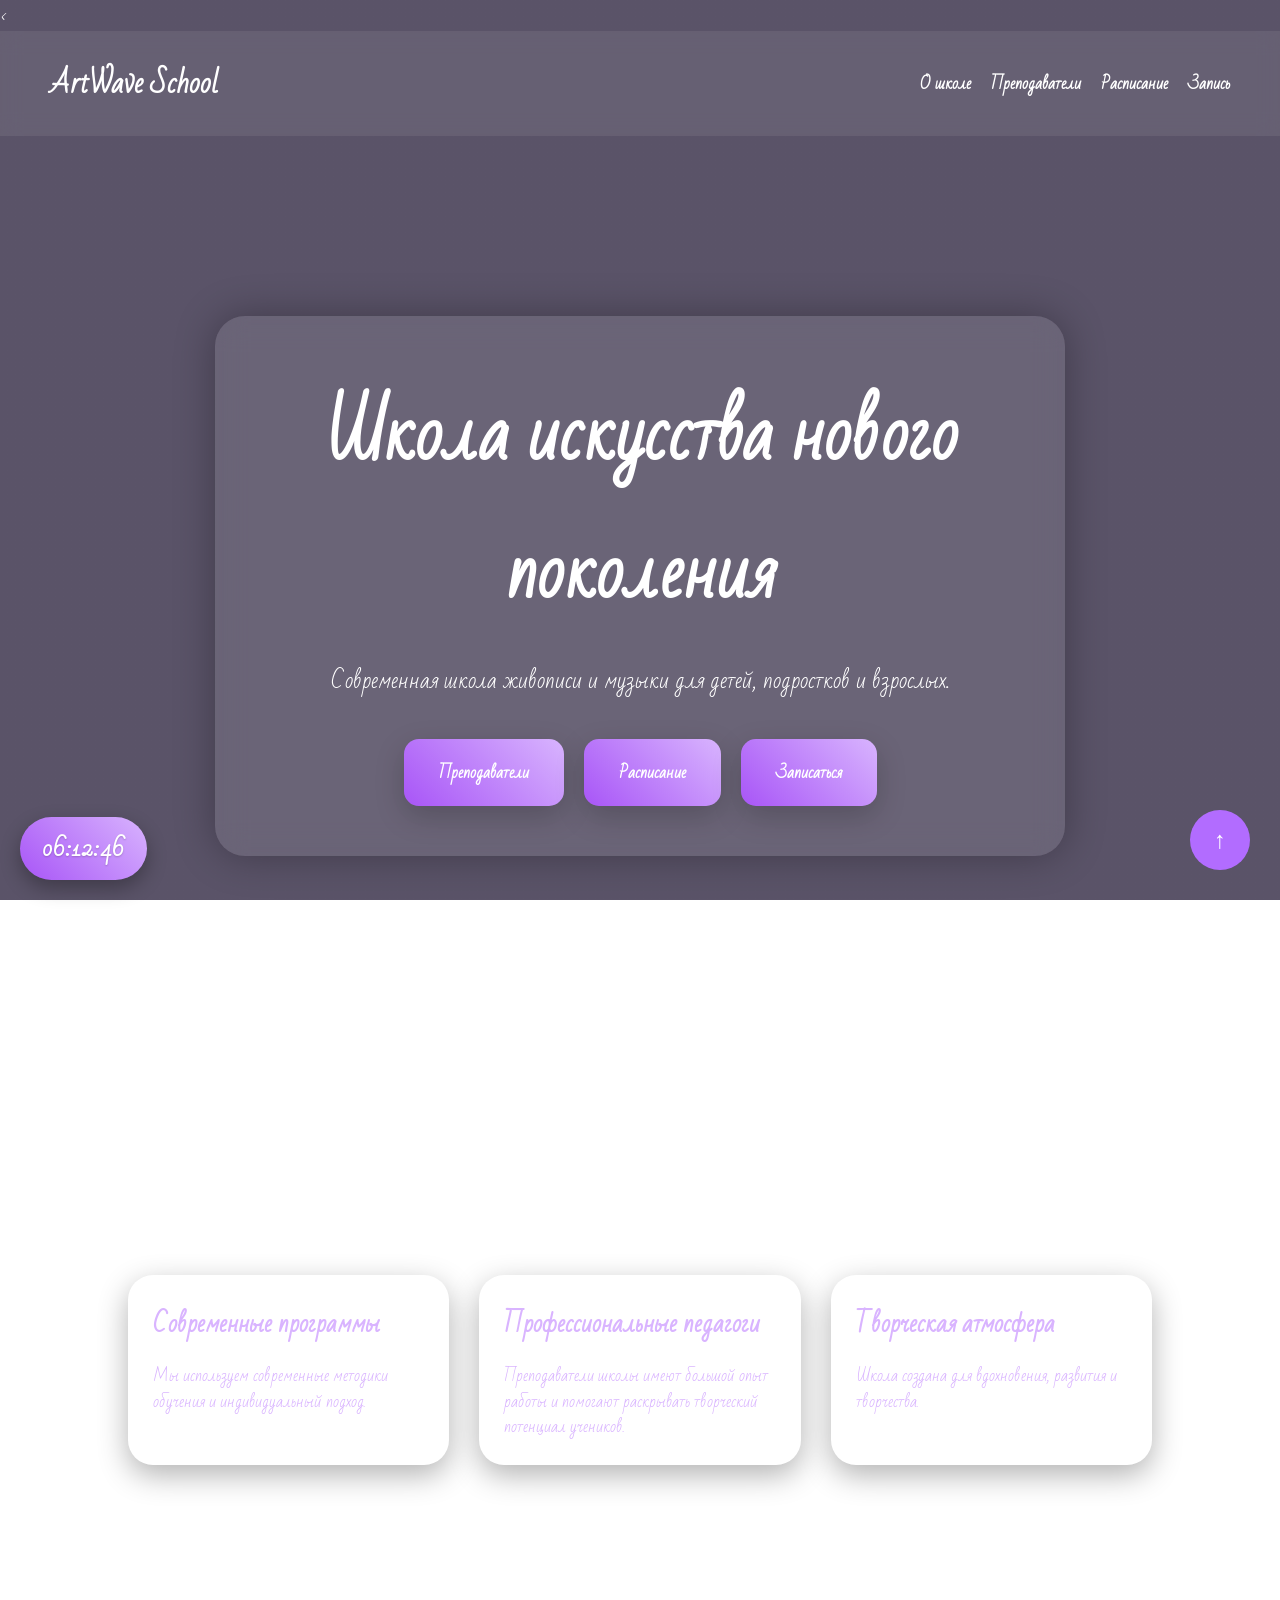
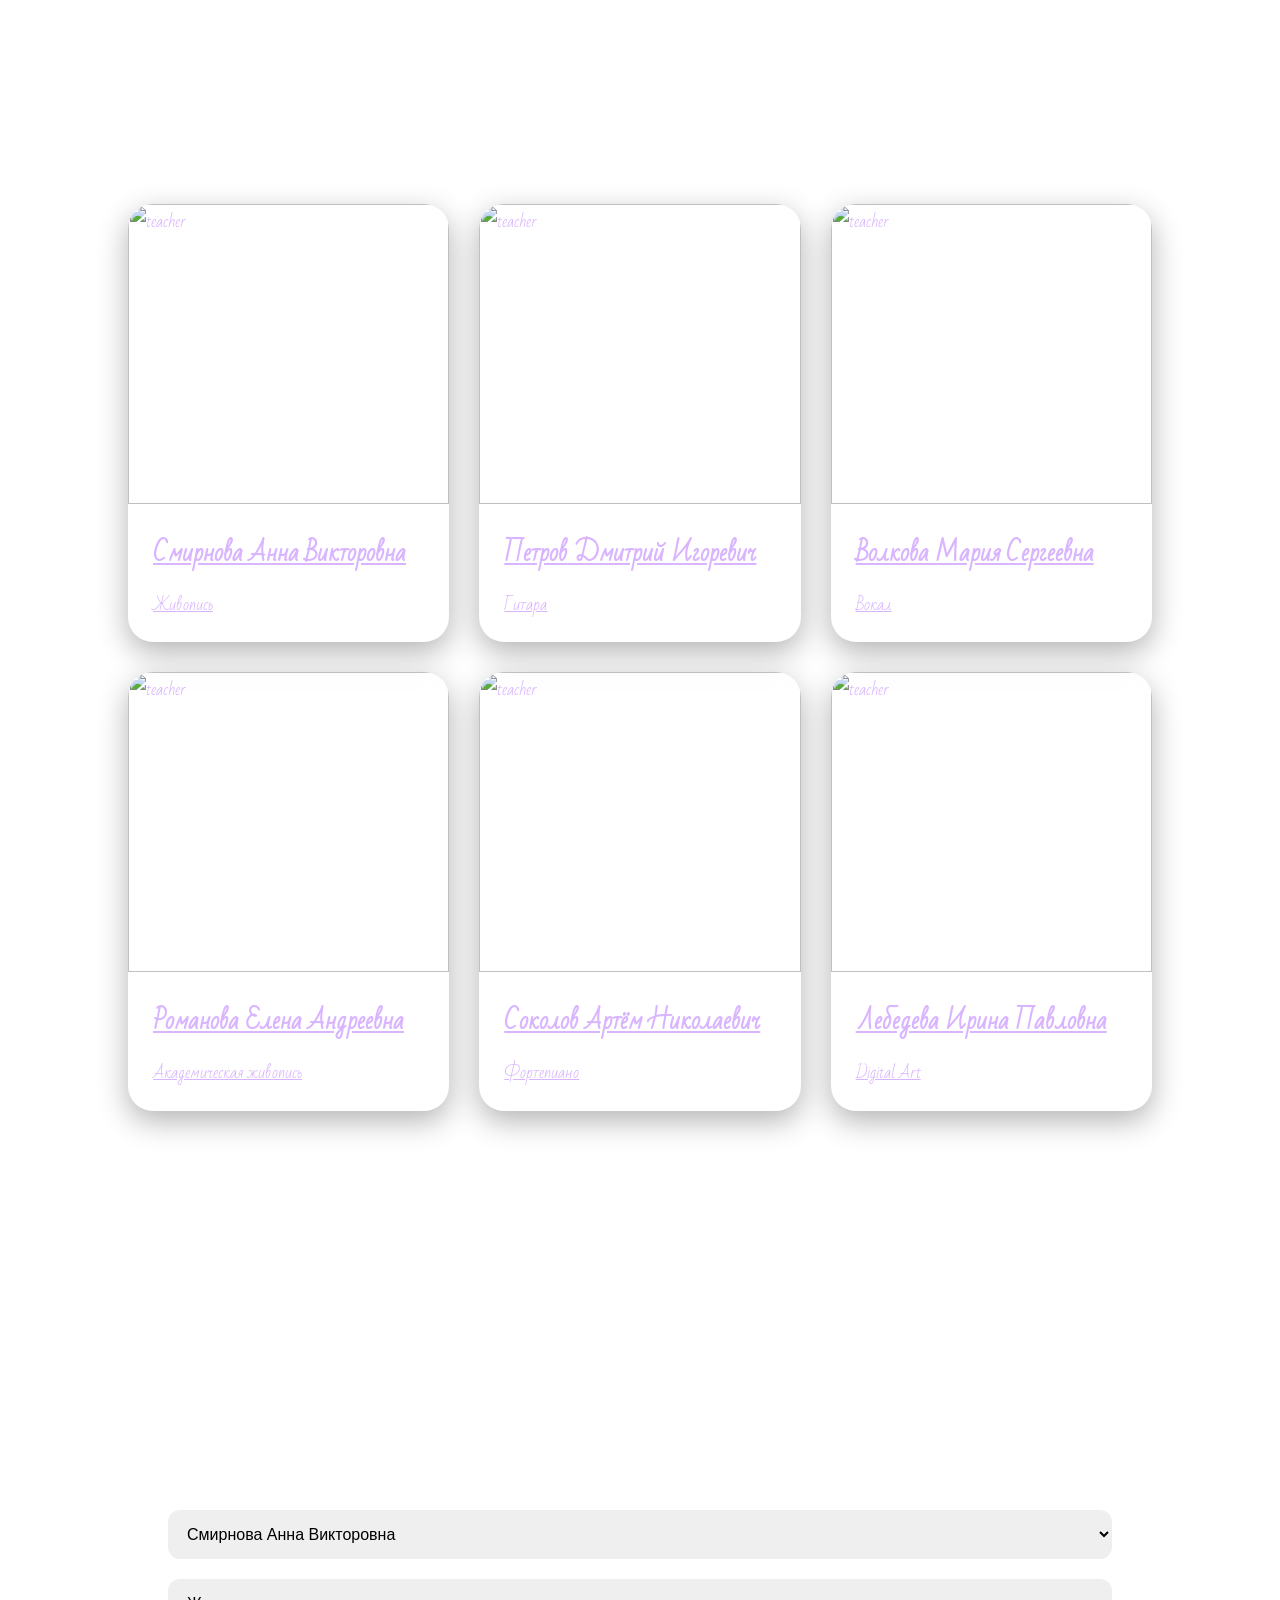
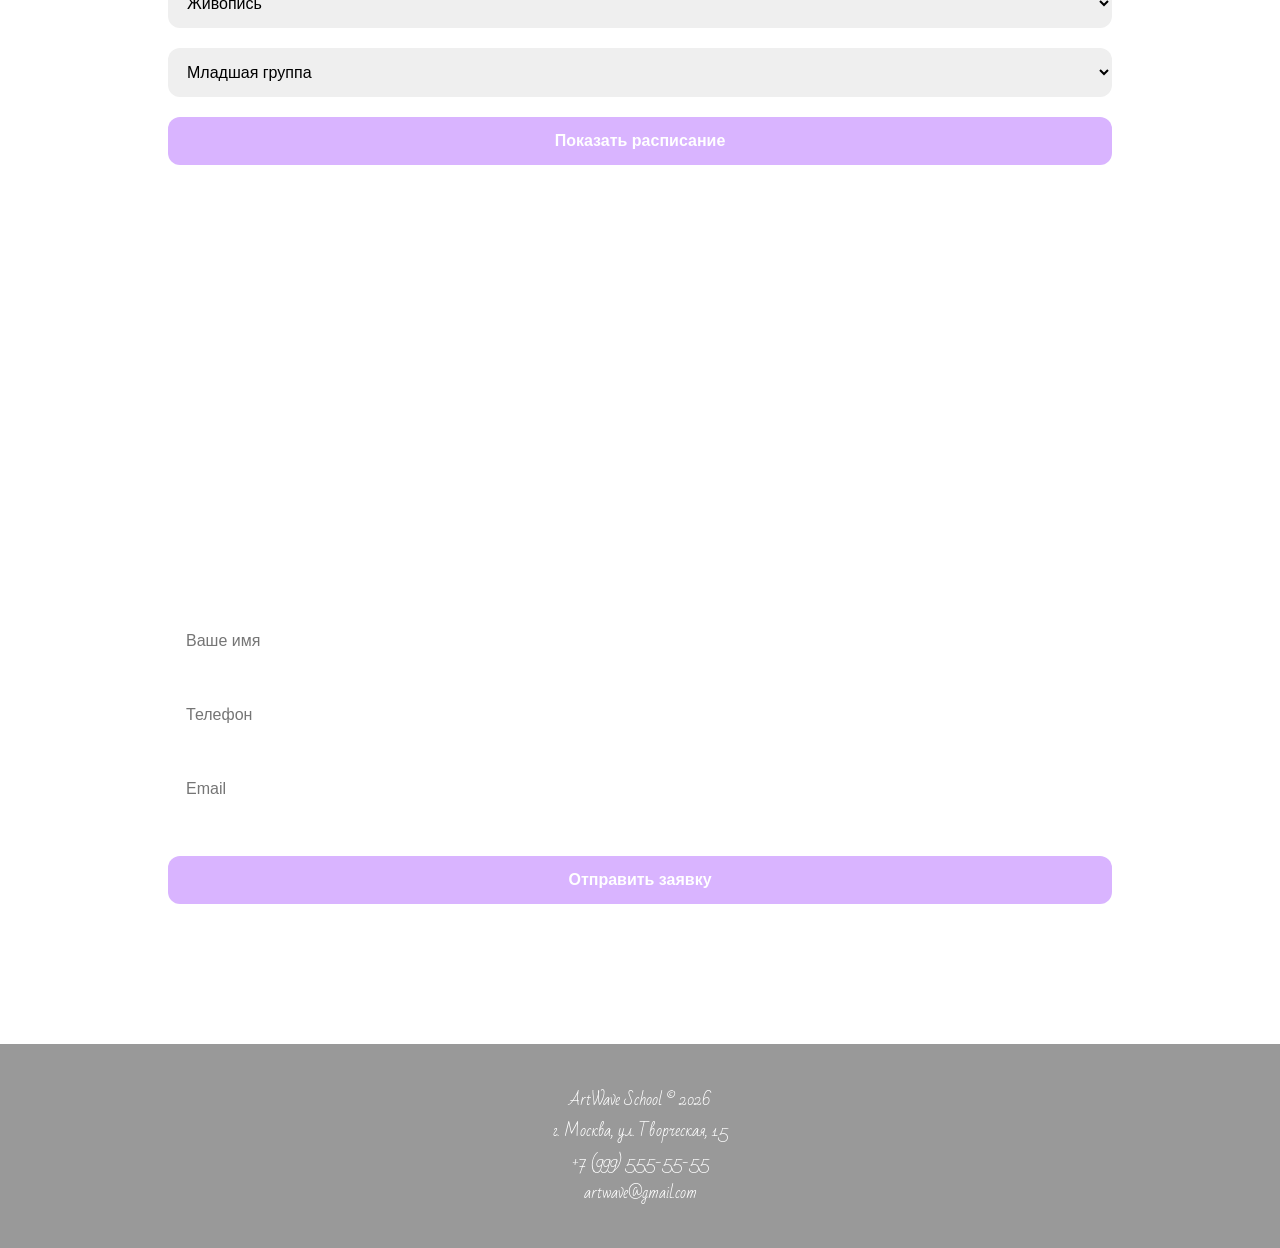
==== index.html @ fff9ba76 "Rename база.html to index.html" ====
<<!DOCTYPE html>
<html lang="ru">

<head>

    <meta charset="UTF-8">

    <meta name="viewport"
          content="width=device-width, initial-scale=1.0">

    <title>
        ArtWave School
    </title>

    <link rel="stylesheet"
          href="style.css">

</head>

<body>


<!-- HEADER -->

<header>

    <div class="logo">
        ArtWave School
    </div>

    <nav>

        <a href="#about">
            О школе
        </a>

        <a href="#teachers">
            Преподаватели
        </a>

        <a href="#schedule">
            Расписание
        </a>

        <a href="#signup">
            Запись
        </a>

    </nav>

</header>



<!-- HERO -->

<section class="hero">

    <div class="hero-content">

        <h1>

            Школа искусства
            нового поколения

        </h1>

        <p>

            Современная школа
            живописи и музыки
            для детей,
            подростков и взрослых.

        </p>

        <div class="buttons">

            <a href="#teachers">
                Преподаватели
            </a>

            <a href="#schedule">
                Расписание
            </a>

            <a href="#signup">
                Записаться
            </a>

        </div>

    </div>

</section>



<!-- О ШКОЛЕ -->

<section id="about">

    <h2 class="section-title">
        Почему выбирают нас
    </h2>

    <div class="cards">

        <div class="card">

            <div class="card-content">

                <h3>
                    Современные программы
                </h3>

                <p>

                    Мы используем
                    современные методики
                    обучения и индивидуальный
                    подход.

                </p>

            </div>

        </div>


        <div class="card">

            <div class="card-content">

                <h3>
                    Профессиональные педагоги
                </h3>

                <p>

                    Преподаватели школы
                    имеют большой опыт
                    работы и помогают
                    раскрывать творческий
                    потенциал учеников.

                </p>

            </div>

        </div>


        <div class="card">

            <div class="card-content">

                <h3>
                    Творческая атмосфера
                </h3>

                <p>

                    Школа создана
                    для вдохновения,
                    развития и творчества.

                </p>

            </div>

        </div>

    </div>

</section>



<!-- ПРЕПОДАВАТЕЛИ -->

<section id="teachers">

    <h2 class="section-title">
        Преподаватели
    </h2>

    <div class="cards">


        <a href="teachers/smirnova.html"
           class="card">

            <img src="https://images.unsplash.com/photo-1494790108377-be9c29b29330?q=80&w=1000"
                 alt="teacher">

            <div class="card-content">

                <h3>
                    Смирнова Анна Викторовна
                </h3>

                <p>
                    Живопись
                </p>

            </div>

        </a>



        <a href="teachers/petrov.html"
           class="card">

            <img src="https://images.unsplash.com/photo-1500648767791-00dcc994a43e?q=80&w=1000"
                 alt="teacher">

            <div class="card-content">

                <h3>
                    Петров Дмитрий Игоревич
                </h3>

                <p>
                    Гитара
                </p>

            </div>

        </a>



        <a href="teachers/volkova.html"
           class="card">

            <img src="https://images.unsplash.com/photo-1438761681033-6461ffad8d80?q=80&w=1000"
                 alt="teacher">

            <div class="card-content">

                <h3>
                    Волкова Мария Сергеевна
                </h3>

                <p>
                    Вокал
                </p>

            </div>

        </a>



        <a href="teachers/romanova.html"
           class="card">

            <img src="https://images.unsplash.com/photo-1544005313-94ddf0286df2?q=80&w=1000"
                 alt="teacher">

            <div class="card-content">

                <h3>
                    Романова Елена Андреевна
                </h3>

                <p>
                    Академическая живопись
                </p>

            </div>

        </a>



        <a href="teachers/sokolov.html"
           class="card">

            <img src="https://images.unsplash.com/photo-1506794778202-cad84cf45f1d?q=80&w=1000"
                 alt="teacher">

            <div class="card-content">

                <h3>
                    Соколов Артём Николаевич
                </h3>

                <p>
                    Фортепиано
                </p>

            </div>

        </a>



        <a href="teachers/lebedeva.html"
           class="card">
 <img src="https://images.unsplash.com/photo-1488426862026-3ee34a7d66df?q=80&w=1000"
         alt="teacher">

            <div class="card-content">

                <h3>
                    Лебедева Ирина Павловна
                </h3>

                <p>
                    Digital Art
                </p>

            </div>

        </a>

    </div>

</section>



<!-- РАСПИСАНИЕ -->

<section id="schedule">

    <h2 class="section-title">
        Расписание
    </h2>

    <div class="schedule-box">

        <select id="teacherSelect">

            <option>
                Смирнова Анна Викторовна
            </option>

            <option>
                Петров Дмитрий Игоревич
            </option>

            <option>
                Волкова Мария Сергеевна
            </option>

            <option>
                Романова Елена Андреевна
            </option>

            <option>
                Соколов Артём Николаевич
            </option>

            <option>
                Лебедева Ирина Павловна
            </option>

        </select>


        <select id="directionSelect">

            <option>
                Живопись
            </option>

            <option>
                Музыка
            </option>

        </select>


        <select id="groupSelect">

            <option>
                Младшая группа
            </option>

            <option>
                Средняя группа
            </option>

            <option>
                Старшая группа
            </option>

            <option>
                Взрослая группа
            </option>

        </select>


        <button id="showScheduleBtn">

            Показать расписание

        </button>


        <div id="scheduleResult">

        </div>

    </div>

</section>



<!-- ЗАПИСЬ -->

<section id="signup">

    <h2 class="section-title">
        Запись на обучение
    </h2>

    <div class="schedule-box">

        <form id="signupForm">

            <input type="text"
                   placeholder="Ваше имя"
                   required>

            <input type="tel"
                   placeholder="Телефон"
                   required>

            <input type="email"
                   placeholder="Email"
                   required>

            <button type="submit">

                Отправить заявку

            </button>

        </form>

    </div>

</section>



<!-- FOOTER -->

<footer>

    <p>

        ArtWave School © 2026

    </p>

    <p>

        г. Москва,
        ул. Творческая, 15

    </p>

    <p>

        +7 (999) 555-55-55

    </p>

    <p>

        artwave@gmail.com

    </p>

</footer>



<!-- КНОПКА ВВЕРХ -->

<button id="topBtn">

    ↑

</button>



<script src="script.js"></script>

</body>

</html>
---- style.css ----
@import url('https://fonts.googleapis.com/css2?family=Bad+Script&display=swap&subset=cyrillic');
* {

    margin: 0;
    padding: 0;
    box-sizing: border-box;

}

body {

       font-family: 'Bad Script', cursive;
   

  background:
  linear-gradient(rgba(20, 10, 40, 0.7), rgba(20, 10, 40, 0.7)),
  url("https://i1-c.pinimg.com/736x/8c/98/84/8c9884b798faf1ddb53f6b88b1e1e902.jpg");
    background-size: cover;
    background-position: center;
    background-attachment: fixed;

    color: white;

}


/* HEADER */

header {

    width: 100%;

    padding: 25px 50px;

    display: flex;
    justify-content: space-between;
    align-items: center;

    background: rgba(255,255,255,0.08);

    backdrop-filter: blur(10px);

    position: sticky;
    top: 0;
    z-index: 1000;

}

.logo {

    font-size: 28px;
    font-weight: bold;

}

nav {

    display: flex;
    gap: 20px;

}

nav a {

    text-decoration: none;
    color: white;

    font-weight: bold;

    transition: 0.3s;

}

nav a:hover {

    color: #d7b8ff;

}


/* HERO */

.hero {

    min-height: 100vh;

    display: flex;
    justify-content: center;
    align-items: center;

    text-align: center;

    padding: 40px;

}

.hero-content {

    max-width: 850px;

    background: rgba(255,255,255,0.1);

    padding: 50px;

    border-radius: 30px;

    backdrop-filter: blur(15px);

    box-shadow: 0 0 40px rgba(0,0,0,0.3);

    animation: fadeUp 1s ease;

}

.hero h1 {

    font-size: 70px;

    margin-bottom: 20px;

}

.hero p {

    font-size: 22px;

    line-height: 1.7;

    margin-bottom: 40px;

}


/* КНОПКИ */

.buttons {

    display: flex;
    justify-content: center;
    flex-wrap: wrap;

    gap: 20px;

}

.buttons a {

    padding: 18px 35px;

    background: linear-gradient(
        45deg,
        #a855f7,
        #d8b4fe
    );

    color: white;

    text-decoration: none;

    border-radius: 15px;

    font-weight: bold;

    transition: 0.4s;

    box-shadow: 0 10px 30px rgba(0,0,0,0.2);

}

.buttons a:hover {

    transform: translateY(-5px) scale(1.05);

    box-shadow: 0 20px 40px rgba(0,0,0,0.4);

}


/* СЕКЦИИ */

section {

    padding: 100px 10%;

}

.section-title {

    text-align: center;

    font-size: 45px;

    margin-bottom: 50px;

}


/* КАРТОЧКИ */

.cards {

    display: grid;

    grid-template-columns:
    repeat(auto-fit, minmax(280px, 1fr));

    gap: 30px;

}

.card {

    background: rgba(255,255,255,0.1);

    border-radius: 25px;

    overflow: hidden;

    backdrop-filter: blur(12px);

    transition: 0.5s;

    box-shadow: 0 10px 30px rgba(0,0,0,0.3);

    color: #d9b4ff;  

}

.card:hover {

    transform: translateY(-10px);
    color: #f0d6ff;
}



.card img {

    width: 100%;
    height: 300px;

    object-fit: cover;

}

.card-content {

    padding: 25px;

}

.card h3 {

    margin-bottom: 15px;

    font-size: 24px;

}

.card p {

    line-height: 1.6;


}



/* РАСПИСАНИЕ */

.schedule-box {

    background: rgba(255,255,255,0.1);

    padding: 40px;

    border-radius: 25px;

    backdrop-filter: blur(15px);

}

.schedule-box select,
.schedule-box button {

    width: 100%;

    margin-top: 20px;

    padding: 15px;

    border: none;

    border-radius: 12px;

    font-size: 16px;

}

.schedule-box button {

    background: #d9b4ff;

    color: white;

    font-weight: bold;

    cursor: pointer;

    transition: 0.3s;

}

.schedule-box button:hover {

    background: #c68cff;

}

#scheduleResult {

    margin-top: 30px;

    line-height: 2;

}


/* ФОРМА */

form {

    display: flex;
    flex-direction: column;

    gap: 20px;

}

input {

    padding: 18px;

    border-radius: 12px;

    border: none;

    font-size: 16px;

}

form button {

    padding: 18px;

    border: none;

    border-radius: 12px;

    background: #a855f7;

    color: white;

    font-size: 18px;

    font-weight: bold;

    cursor: pointer;

    transition: 0.3s;

}

form button:hover {

    background: #c084fc;

}


/* FOOTER */

footer {

    text-align: center;

    padding: 40px;

    background: rgba(0,0,0,0.4);

}


/* СТРАНИЦЫ ПРЕПОДАВАТЕЛЕЙ */

.teacher-page {

    min-height: 100vh;

    display: flex;

    gap: 50px;

    align-items: center;

    padding: 100px;

}

.teacher-page img {

    width: 35%;

    border-radius: 30px;

    object-fit: cover;

    box-shadow: 0 20px 40px rgba(0,0,0,0.4);

}

.teacher-page div {

    flex: 1;

    background: rgba(255,255,255,0.1);

    padding: 40px;

    border-radius: 30px;

    backdrop-filter: blur(15px);

}

.teacher-page h1 {

    font-size: 45px;

    margin-bottom: 30px;

}

.teacher-page p,
.teacher-page li {

    line-height: 2;

    font-size: 18px;

}


/* КНОПКА НАЗАД */

.back-btn {

    display: inline-block;

    margin-top: 30px;

    padding: 15px 30px;

    background: #b26cff;

    color: white;

    text-decoration: none;

    border-radius: 12px;

    transition: 0.3s;

}

.back-btn:hover {

    background: #c084fc;

}


/* КНОПКА ВВЕРХ */

#topBtn {

    position: fixed;

    right: 30px;
    bottom: 30px;

    width: 60px;
    height: 60px;

    border-radius: 50%;

    border: none;

    background: #b26cff;

    color: white;

    font-size: 24px;

    cursor: pointer;

    z-index: 1000;

    transition: 0.3s;

}

#topBtn:hover {

    transform: scale(1.1);

    background: #d3a0ff;

}


/* АНИМАЦИЯ */

@keyframes fadeUp {

    from {

        opacity: 0;
        transform: translateY(40px);

    }

    to {

        opacity: 1;
        transform: translateY(0);

    }

}
/* ЧАСЫ */
.clock {
    position: fixed;
    bottom: 20px;
    left: 20px;

    /* Градиент как у кнопок */
    background: linear-gradient(45deg, #a855f7, #d8b4fe);

    /* Полупрозрачность через rgba не нужна, но добавим лёгкое размытие заднего фона */
    backdrop-filter: blur(4px);

    border-radius: 40px;
    padding: 10px 22px;

    font-family: 'Bad Script', monospace, cursive;
    font-size: 22px;
    font-weight: bold;
    letter-spacing: 1px;

    color: white;
    text-shadow: 0 1px 2px rgba(0,0,0,0.2);

    box-shadow: 0 8px 20px rgba(0, 0, 0, 0.3);
    border: none;

    z-index: 1000;

    transition: transform 0.3s ease, box-shadow 0.3s ease;
}

.clock:hover {
    transform: translateY(-3px) scale(1.02);
    box-shadow: 0 12px 28px rgba(0, 0, 0, 0.4);
    background: linear-gradient(45deg, #b87cff, #e2c6ff);
}

/* АДАПТИВНОСТЬ */

@media(max-width: 900px) {

    .teacher-page {

        flex-direction: column;

        padding: 40px;

    }

    .teacher-page img {

        width: 100%;

    }

    .hero h1 {

        font-size: 45px;

    }

    header {

        flex-direction: column;

        gap: 20px;

    }

}
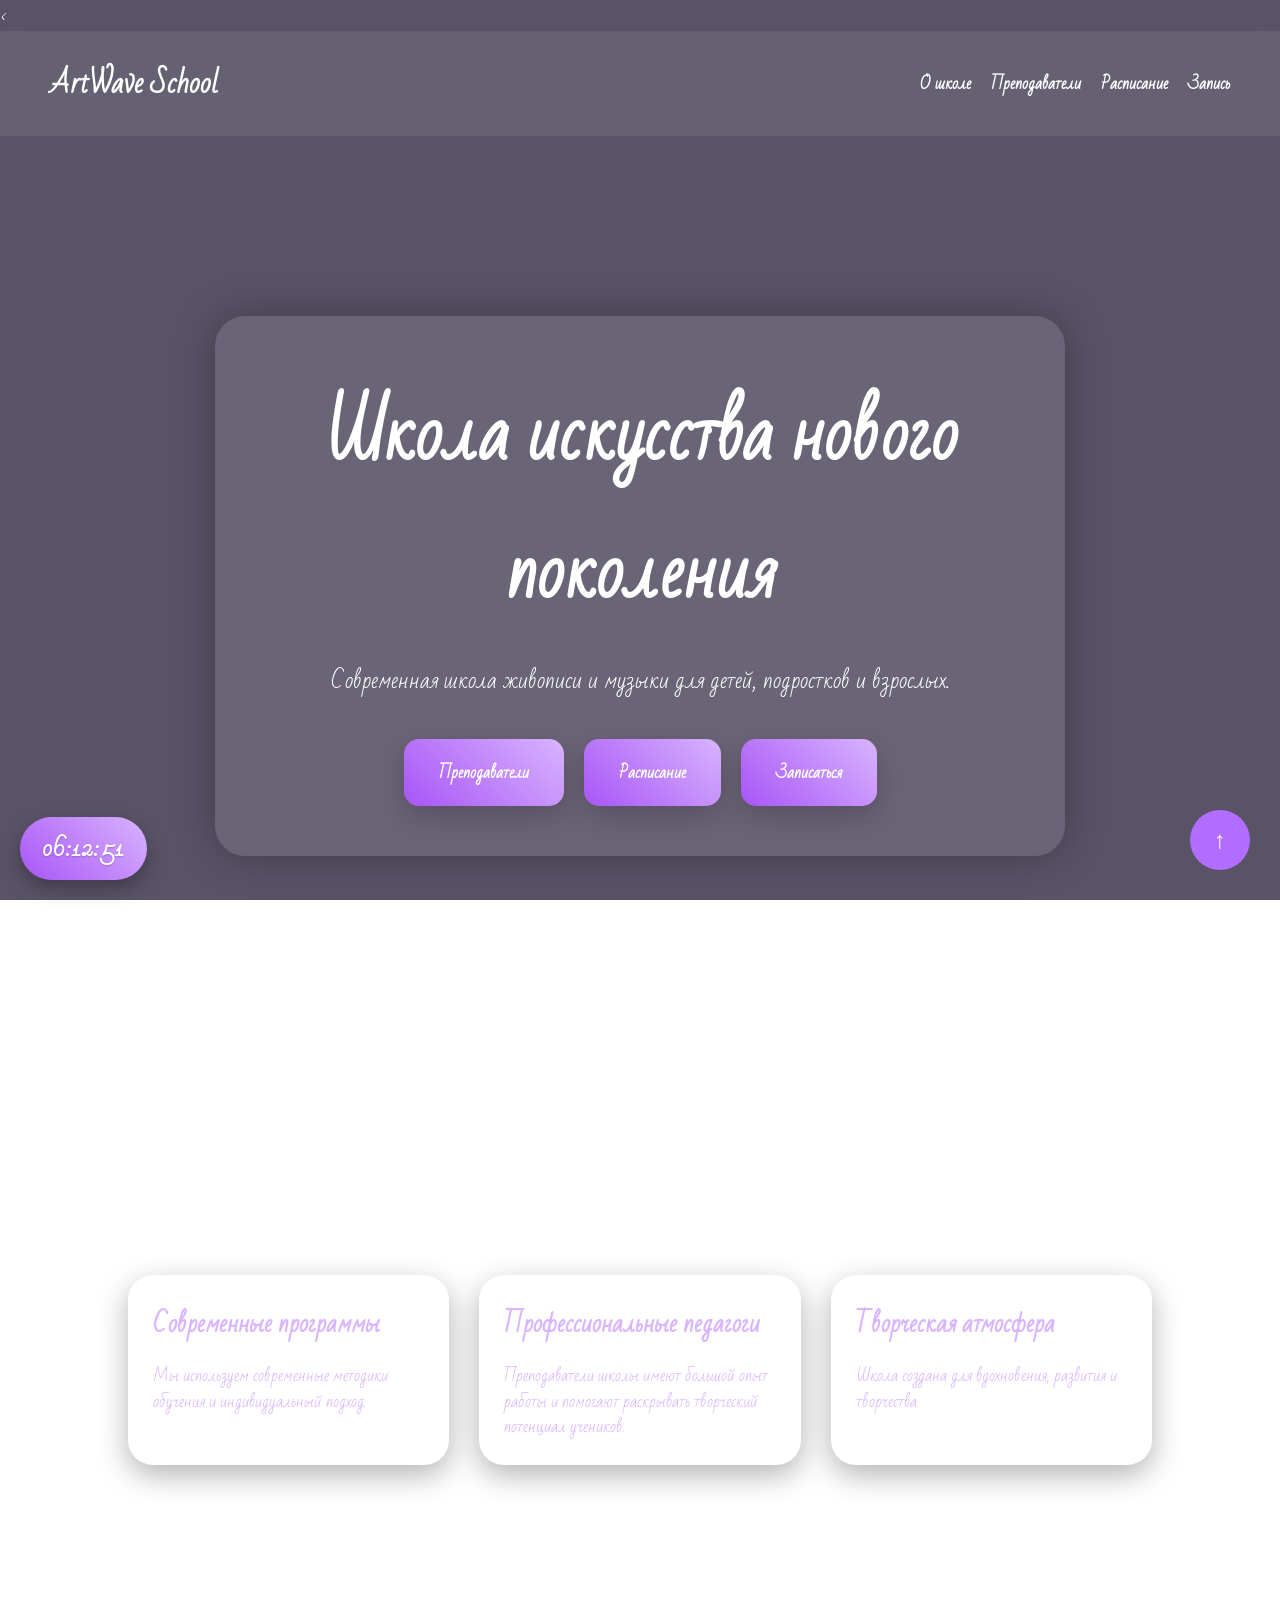
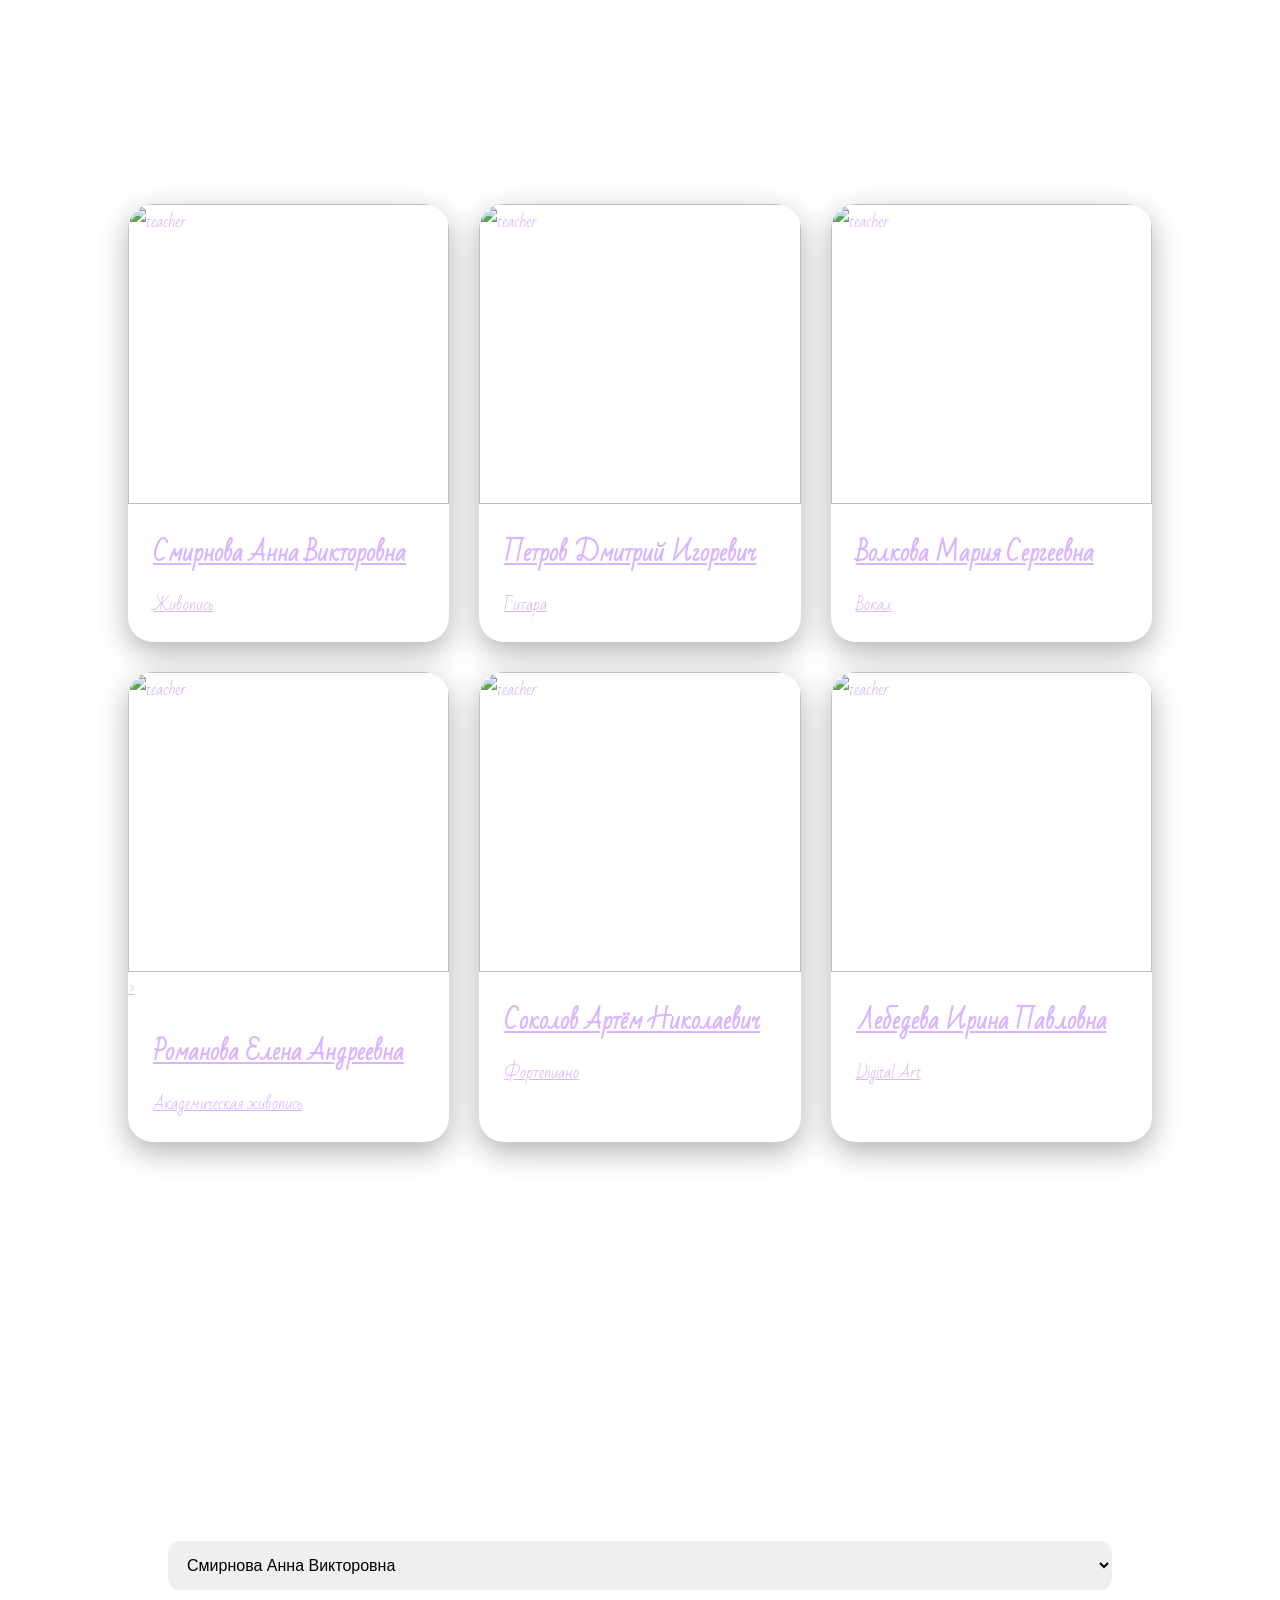
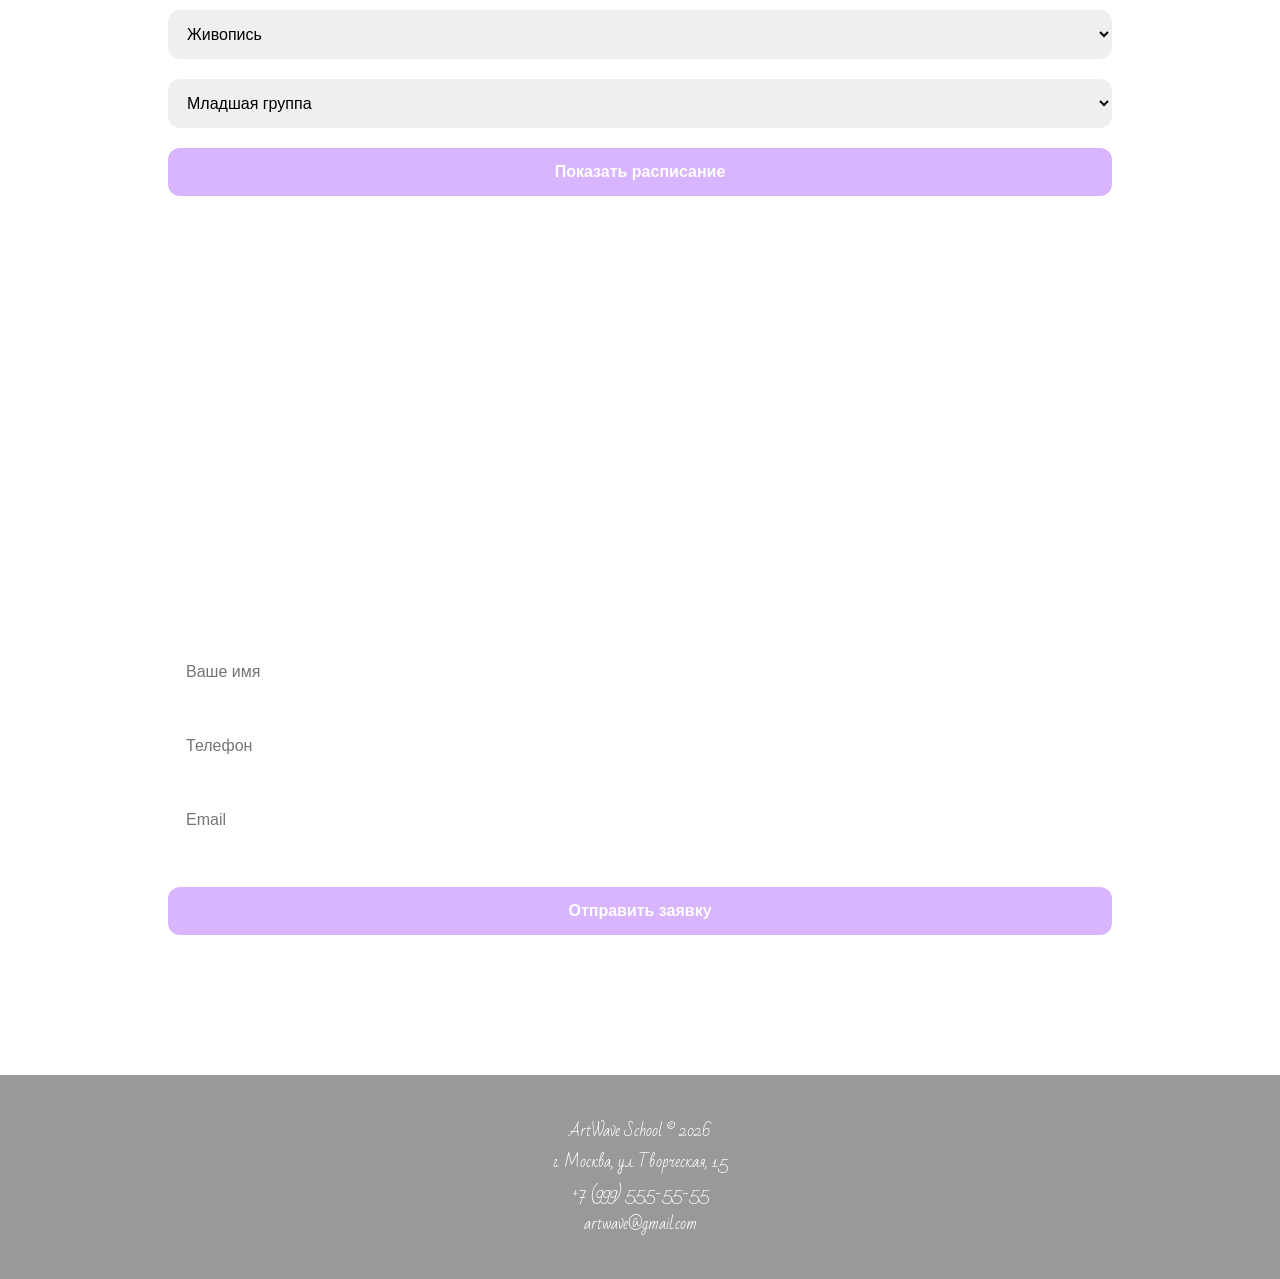
==== commit 2f97f9b6: "Update index.html" ====
--- a/index.html
+++ b/index.html
@@ -191,8 +191,7 @@
         <a href="teachers/smirnova.html"
            class="card">
 
-            <img src="https://images.unsplash.com/photo-1494790108377-be9c29b29330?q=80&w=1000"
-                 alt="teacher">
+            <img src="images/smirnova.jpg" alt="teacher">
 
             <div class="card-content">
 
@@ -213,8 +212,7 @@
         <a href="teachers/petrov.html"
            class="card">
 
-            <img src="https://images.unsplash.com/photo-1500648767791-00dcc994a43e?q=80&w=1000"
-                 alt="teacher">
+            <img src="images/petrov.jpg" alt="teacher">
 
             <div class="card-content">
 
@@ -235,9 +233,7 @@
         <a href="teachers/volkova.html"
            class="card">
 
-            <img src="https://images.unsplash.com/photo-1438761681033-6461ffad8d80?q=80&w=1000"
-                 alt="teacher">
-
+            <img src="images/volkova.jpg" alt="teacher">
             <div class="card-content">
 
                 <h3>
@@ -257,8 +253,7 @@
         <a href="teachers/romanova.html"
            class="card">
 
-            <img src="https://images.unsplash.com/photo-1544005313-94ddf0286df2?q=80&w=1000"
-                 alt="teacher">
+            <img src="images/romanova.jpg" alt="teacher">>
 
             <div class="card-content">
 
@@ -279,8 +274,7 @@
         <a href="teachers/sokolov.html"
            class="card">
 
-            <img src="https://images.unsplash.com/photo-1506794778202-cad84cf45f1d?q=80&w=1000"
-                 alt="teacher">
+           <img src="images/sokolov.jpg" alt="teacher">
 
             <div class="card-content">
 
@@ -300,8 +294,7 @@
 
         <a href="teachers/lebedeva.html"
            class="card">
- <img src="https://images.unsplash.com/photo-1488426862026-3ee34a7d66df?q=80&w=1000"
-         alt="teacher">
+<img src="images/lebedeva.jpg" alt="teacher">
 
             <div class="card-content">
 
